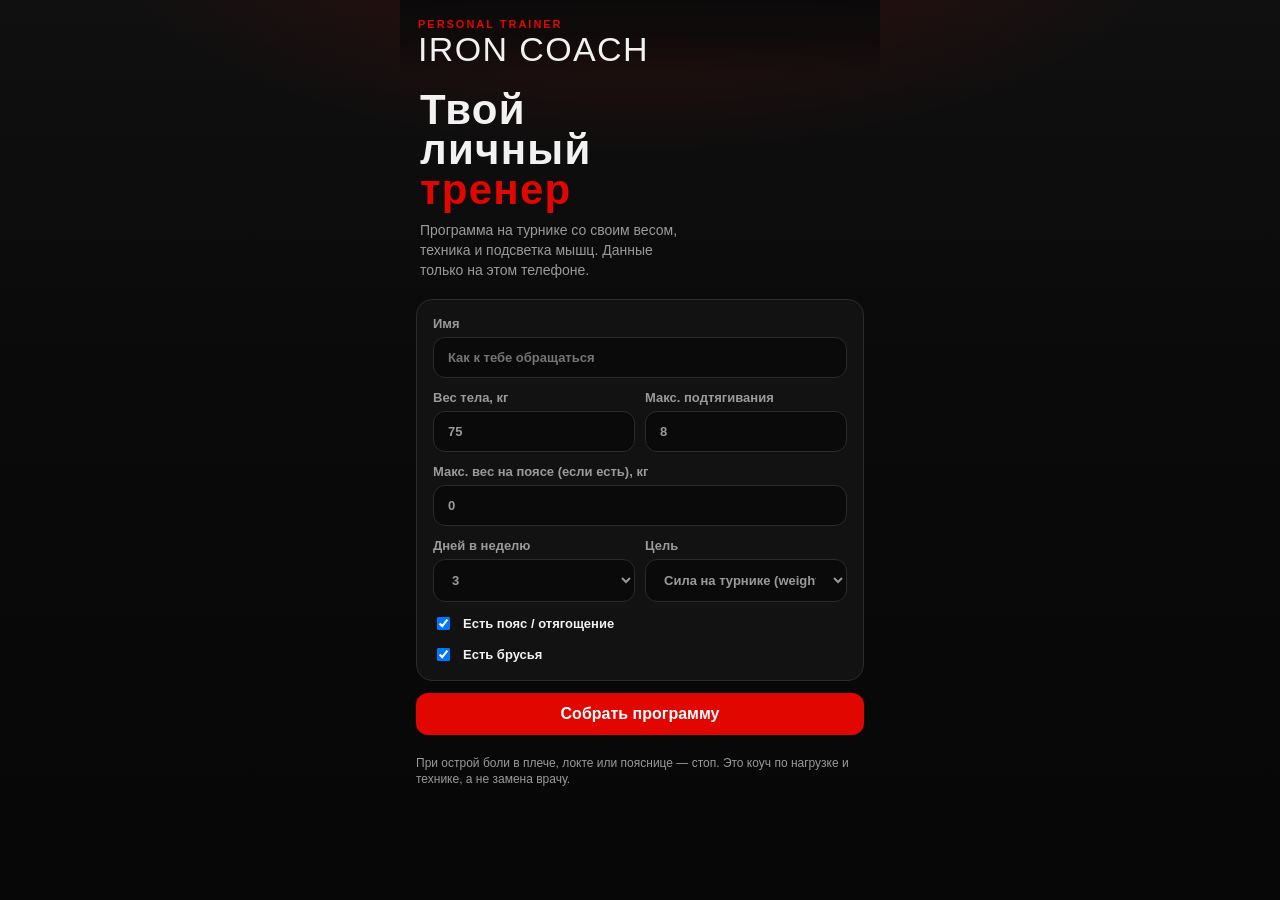
==== reset.html @ 8397e505 "Add cache reset page to unblock stale PWA clients" ====
<!doctype html>
<html lang="ru">
  <head>
    <meta charset="UTF-8" />
    <meta name="viewport" content="width=device-width, initial-scale=1" />
    <title>Сброс кэша — IRON COACH</title>
    <style>
      body {
        margin: 0;
        min-height: 100dvh;
        display: grid;
        place-content: center;
        background: #0a0a0a;
        color: #f2f2f2;
        font-family: "Segoe UI", sans-serif;
        padding: 24px;
        text-align: center;
      }
      h1 {
        font-size: 28px;
        margin: 0 0 12px;
      }
      p {
        color: #9a9a9a;
        line-height: 1.45;
      }
      a {
        display: inline-block;
        margin-top: 18px;
        padding: 14px 20px;
        background: #e10600;
        color: #fff;
        text-decoration: none;
        border-radius: 12px;
        font-weight: 700;
      }
    </style>
  </head>
  <body>
    <h1>Обновляю приложение…</h1>
    <p id="msg">Очищаю старый кэш.</p>
    <script>
      (async () => {
        try {
          if ("serviceWorker" in navigator) {
            const regs = await navigator.serviceWorker.getRegistrations();
            await Promise.all(regs.map((r) => r.unregister()));
          }
          if (window.caches) {
            const keys = await caches.keys();
            await Promise.all(keys.map((k) => caches.delete(k)));
          }
          localStorage.setItem("iron-coach-ver", "3");
          document.getElementById("msg").textContent = "Готово. Открываю приложение…";
          setTimeout(() => {
            location.replace("./index.html?v=3");
          }, 400);
        } catch (e) {
          document.getElementById("msg").textContent =
            "Не удалось автоматически. Очисти данные сайта вручную в настройках браузера.";
          const a = document.createElement("a");
          a.href = "./index.html?v=3";
          a.textContent = "Открыть приложение";
          document.body.appendChild(a);
        }
      })();
    </script>
  </body>
</html>
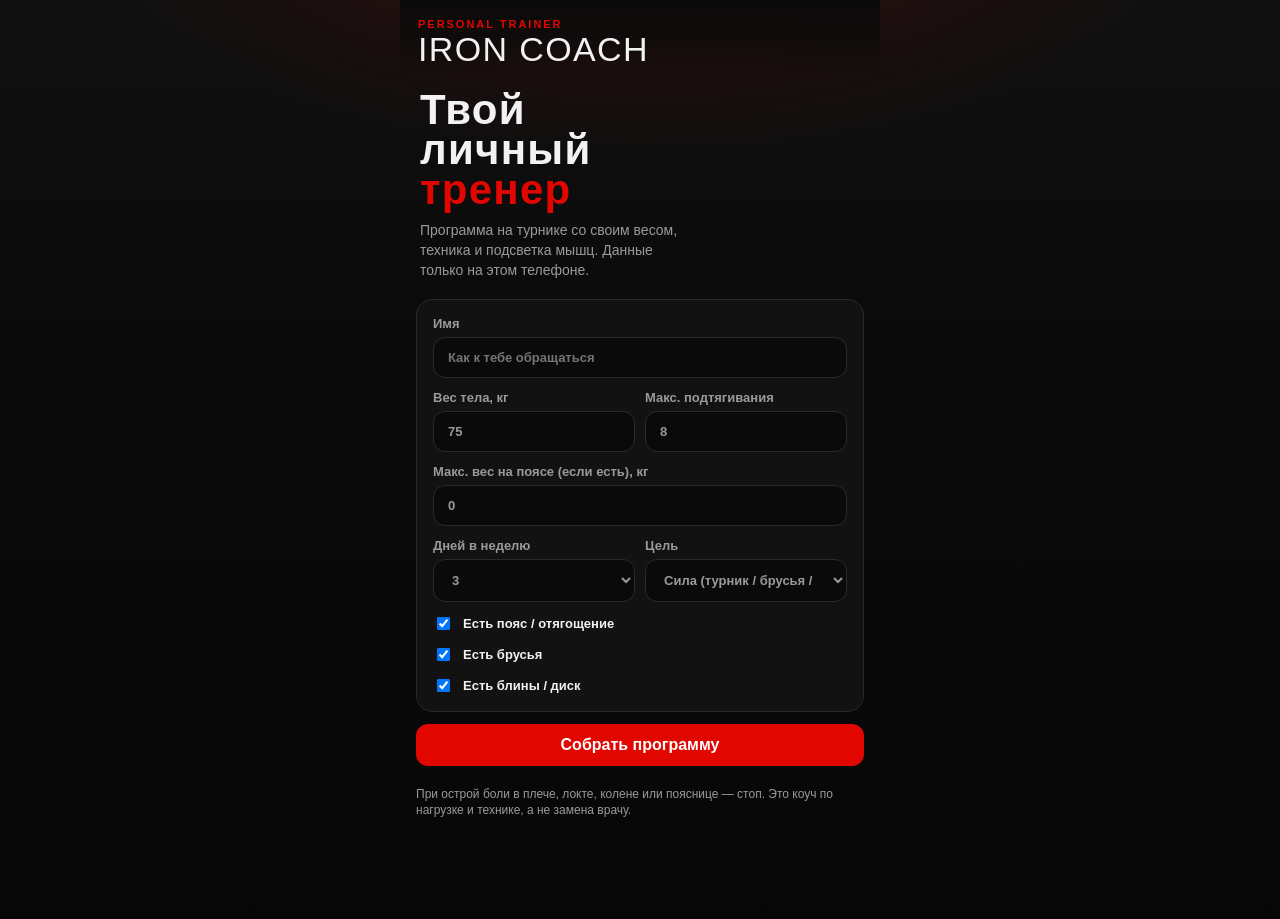
==== commit 18653b30: "Expand program beyond pull-up bar: dips, plates, abs, and mixed days. Co-authored-by: Cursor <cursor" ====
--- a/reset.html
+++ b/reset.html
@@ -50,16 +50,16 @@
             const keys = await caches.keys();
             await Promise.all(keys.map((k) => caches.delete(k)));
           }
-          localStorage.setItem("iron-coach-ver", "3");
+          localStorage.setItem("iron-coach-ver", "5");
           document.getElementById("msg").textContent = "Готово. Открываю приложение…";
           setTimeout(() => {
-            location.replace("./index.html?v=3");
+            location.replace("./index.html?v=5");
           }, 400);
         } catch (e) {
           document.getElementById("msg").textContent =
             "Не удалось автоматически. Очисти данные сайта вручную в настройках браузера.";
           const a = document.createElement("a");
-          a.href = "./index.html?v=3";
+          a.href = "./index.html?v=5";
           a.textContent = "Открыть приложение";
           document.body.appendChild(a);
         }
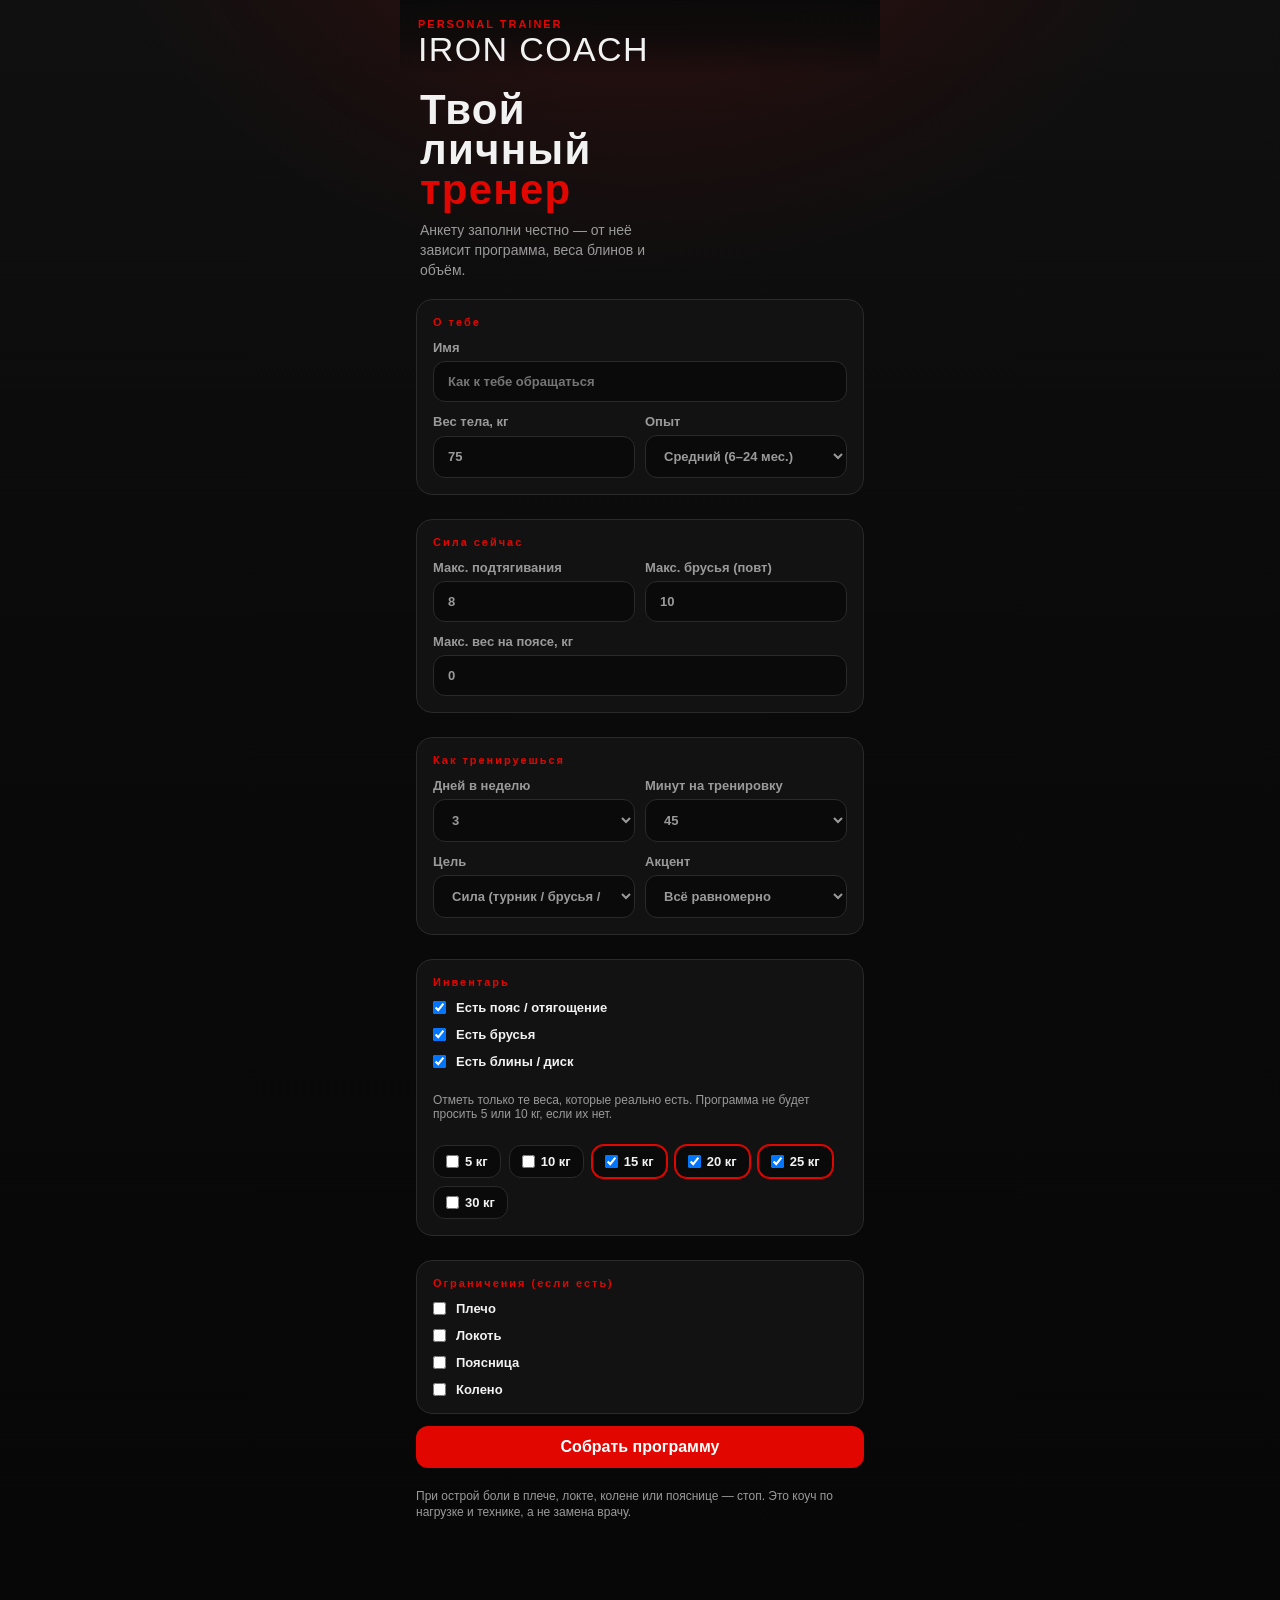
==== commit c6b4684e: "Fix exercise images, stop duplicate day slots, expand onboarding with plate inventory. Co-authored-b" ====
--- a/reset.html
+++ b/reset.html
@@ -50,16 +50,16 @@
             const keys = await caches.keys();
             await Promise.all(keys.map((k) => caches.delete(k)));
           }
-          localStorage.setItem("iron-coach-ver", "5");
+          localStorage.setItem("iron-coach-ver", "6");
           document.getElementById("msg").textContent = "Готово. Открываю приложение…";
           setTimeout(() => {
-            location.replace("./index.html?v=5");
+            location.replace("./index.html?v=6");
           }, 400);
         } catch (e) {
           document.getElementById("msg").textContent =
             "Не удалось автоматически. Очисти данные сайта вручную в настройках браузера.";
           const a = document.createElement("a");
-          a.href = "./index.html?v=5";
+          a.href = "./index.html?v=6";
           a.textContent = "Открыть приложение";
           document.body.appendChild(a);
         }
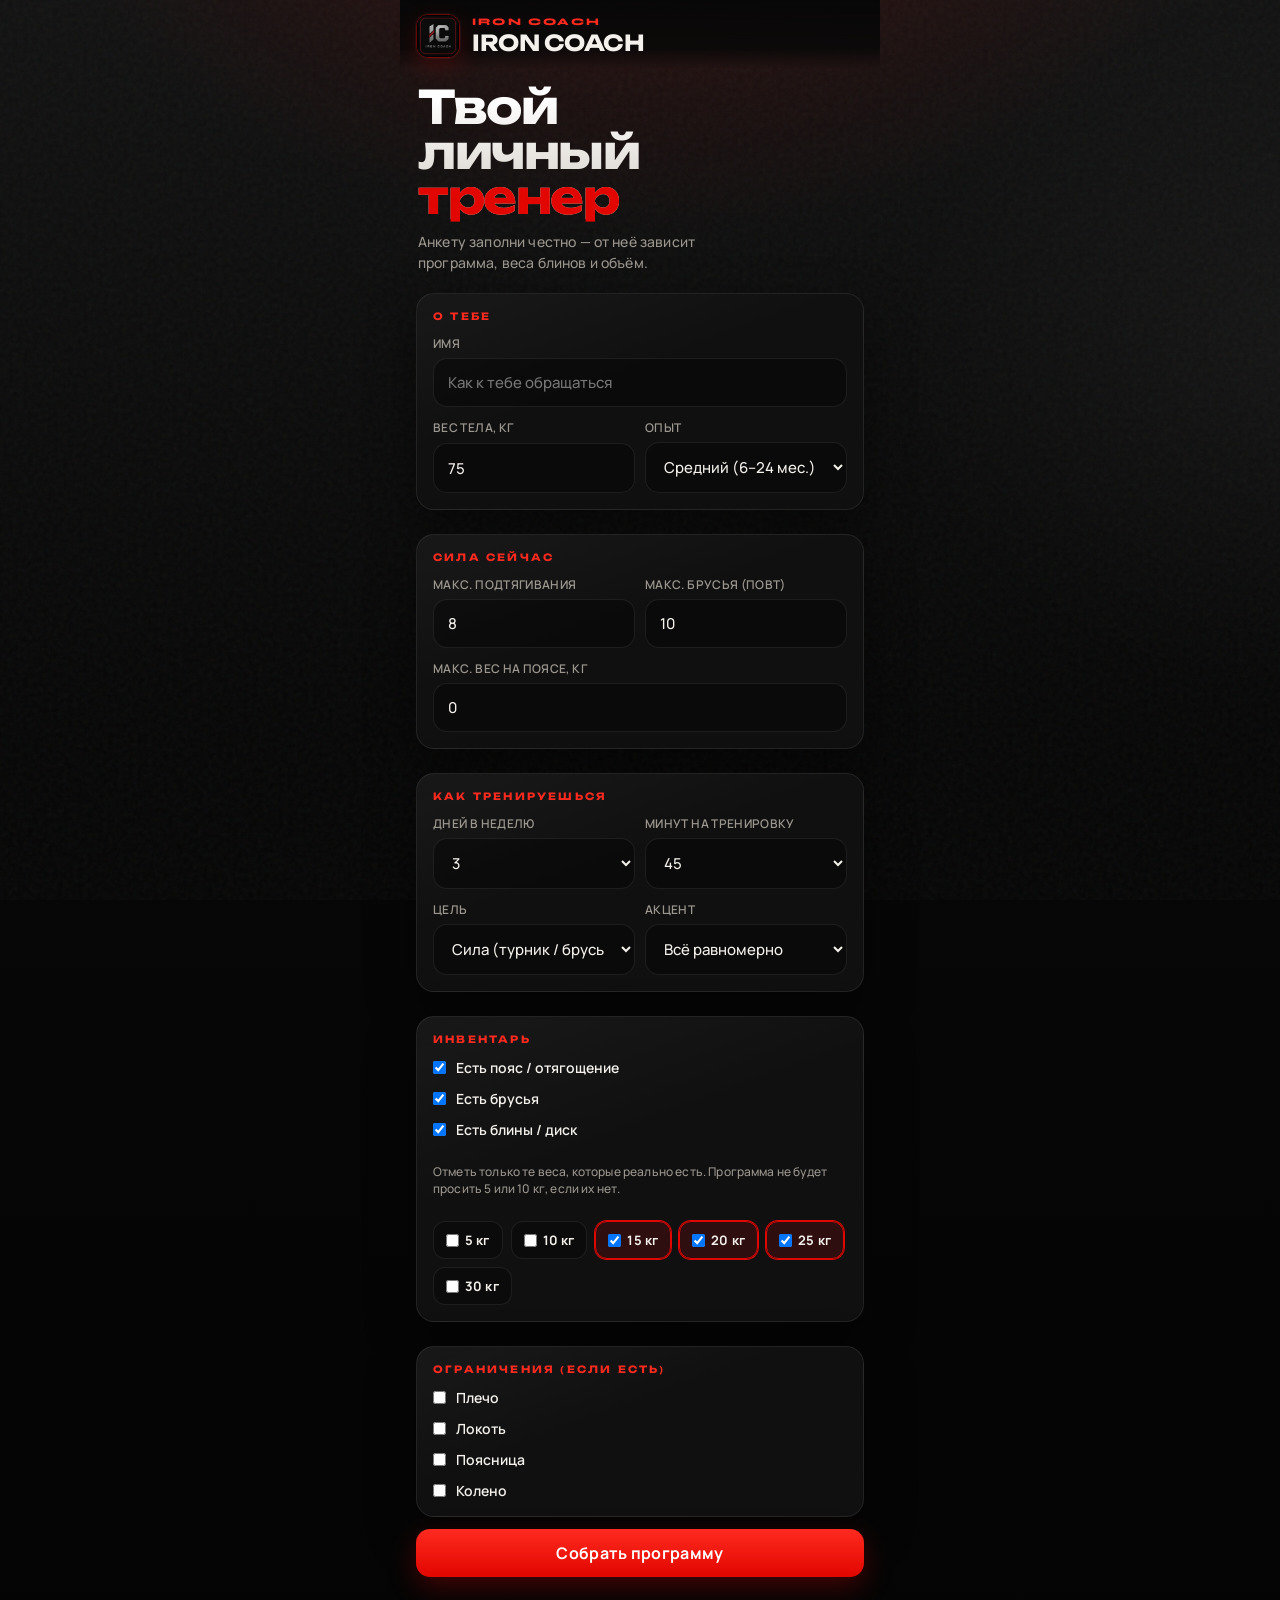
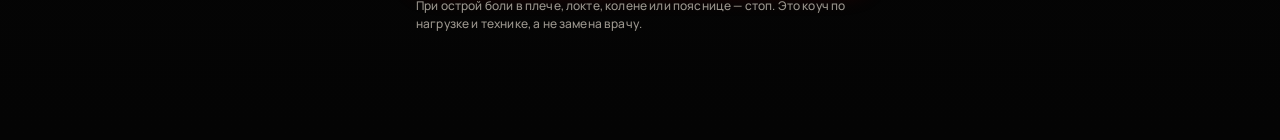
==== commit 0f631ecf: "Premium visual refresh: custom logo, Unbounded/Manrope type, refined nav icons. Co-authored-by: Curs" ====
--- a/reset.html
+++ b/reset.html
@@ -50,16 +50,16 @@
             const keys = await caches.keys();
             await Promise.all(keys.map((k) => caches.delete(k)));
           }
-          localStorage.setItem("iron-coach-ver", "6");
+          localStorage.setItem("iron-coach-ver", "7");
           document.getElementById("msg").textContent = "Готово. Открываю приложение…";
           setTimeout(() => {
-            location.replace("./index.html?v=6");
+            location.replace("./index.html?v=7");
           }, 400);
         } catch (e) {
           document.getElementById("msg").textContent =
             "Не удалось автоматически. Очисти данные сайта вручную в настройках браузера.";
           const a = document.createElement("a");
-          a.href = "./index.html?v=6";
+          a.href = "./index.html?v=7";
           a.textContent = "Открыть приложение";
           document.body.appendChild(a);
         }
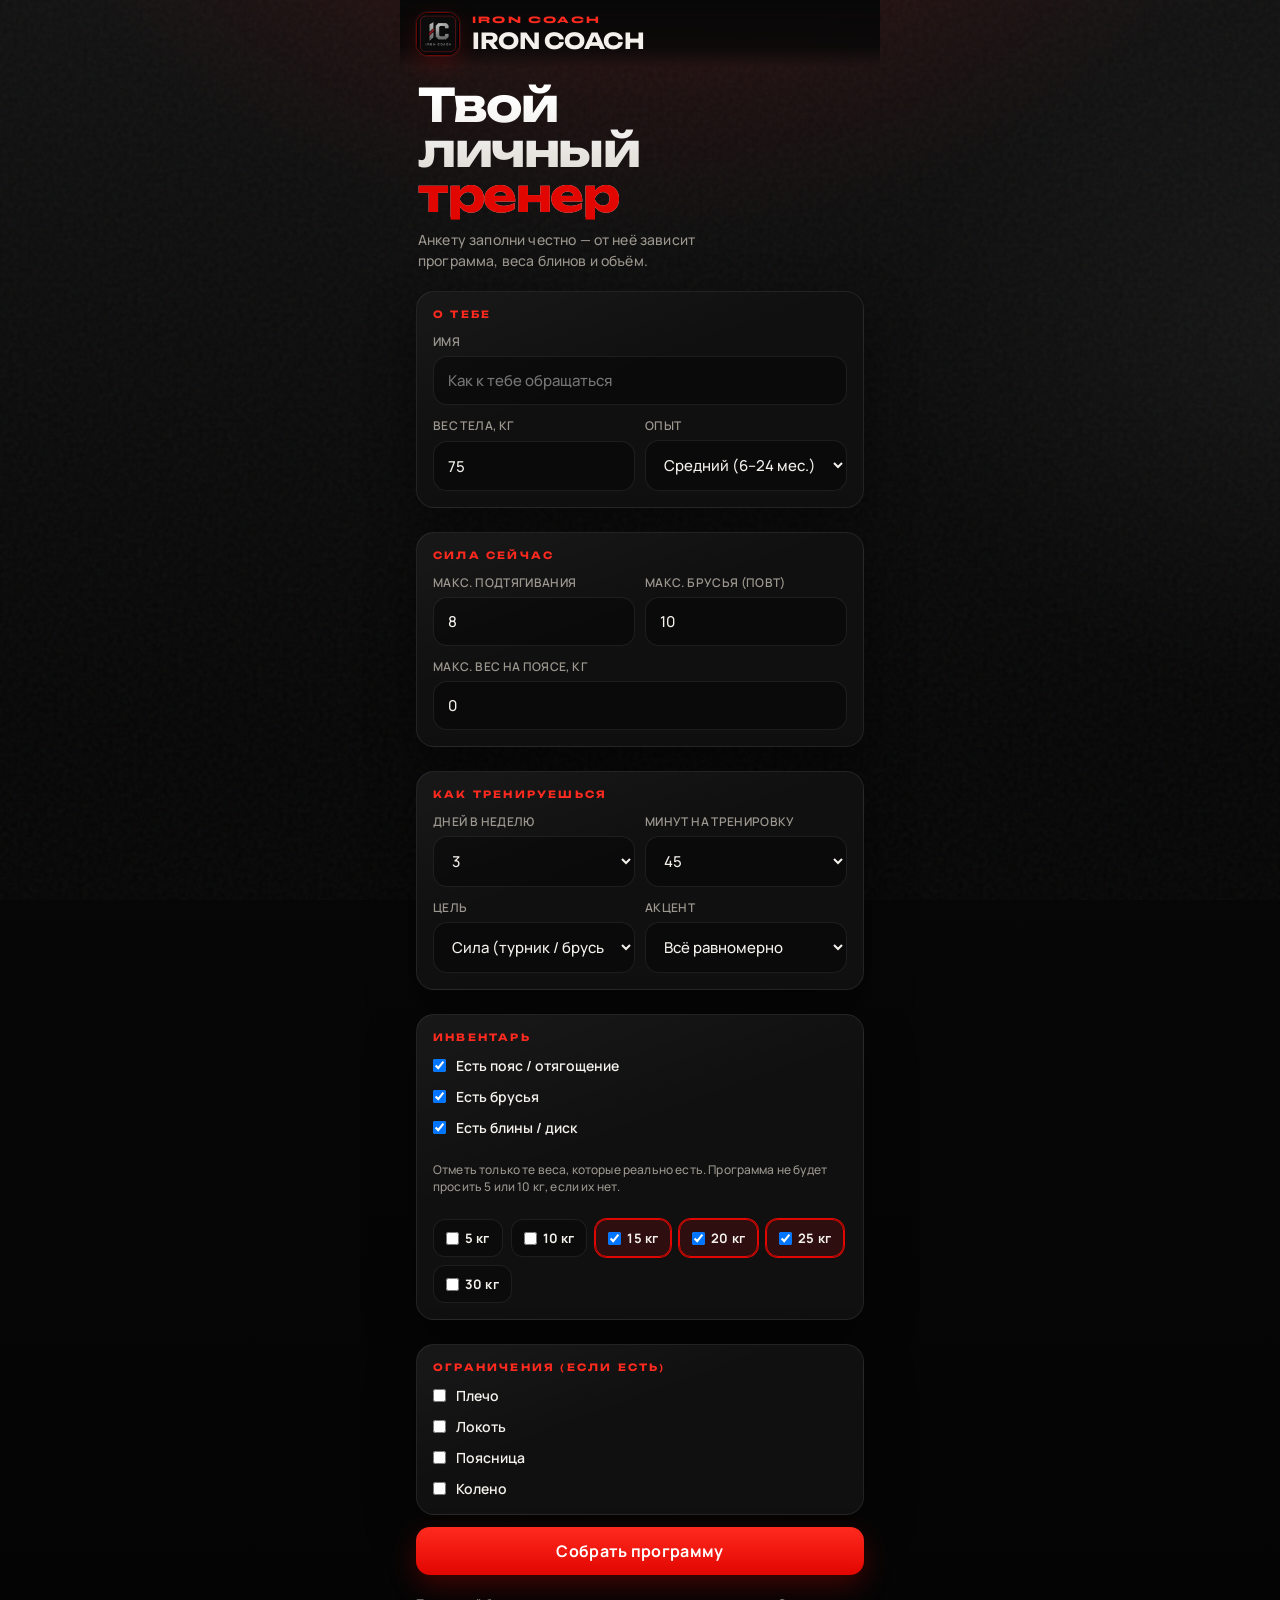
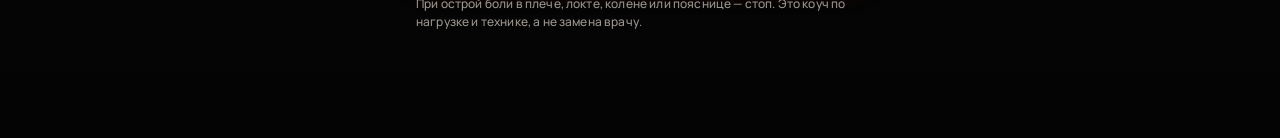
==== commit dc5f56ec: "Fix topbar safe-area padding so logo clears status bar. Co-authored-by: Cursor <cursoragent@cursor.c" ====
--- a/reset.html
+++ b/reset.html
@@ -1,4 +1,4 @@
-<!doctype html>
+﻿<!doctype html>
 <html lang="ru">
   <head>
     <meta charset="UTF-8" />
@@ -50,16 +50,16 @@
             const keys = await caches.keys();
             await Promise.all(keys.map((k) => caches.delete(k)));
           }
-          localStorage.setItem("iron-coach-ver", "7");
+          localStorage.setItem("iron-coach-ver", "8");
           document.getElementById("msg").textContent = "Готово. Открываю приложение…";
           setTimeout(() => {
-            location.replace("./index.html?v=7");
+            location.replace("./index.html?v=8");
           }, 400);
         } catch (e) {
           document.getElementById("msg").textContent =
             "Не удалось автоматически. Очисти данные сайта вручную в настройках браузера.";
           const a = document.createElement("a");
-          a.href = "./index.html?v=7";
+          a.href = "./index.html?v=8";
           a.textContent = "Открыть приложение";
           document.body.appendChild(a);
         }
